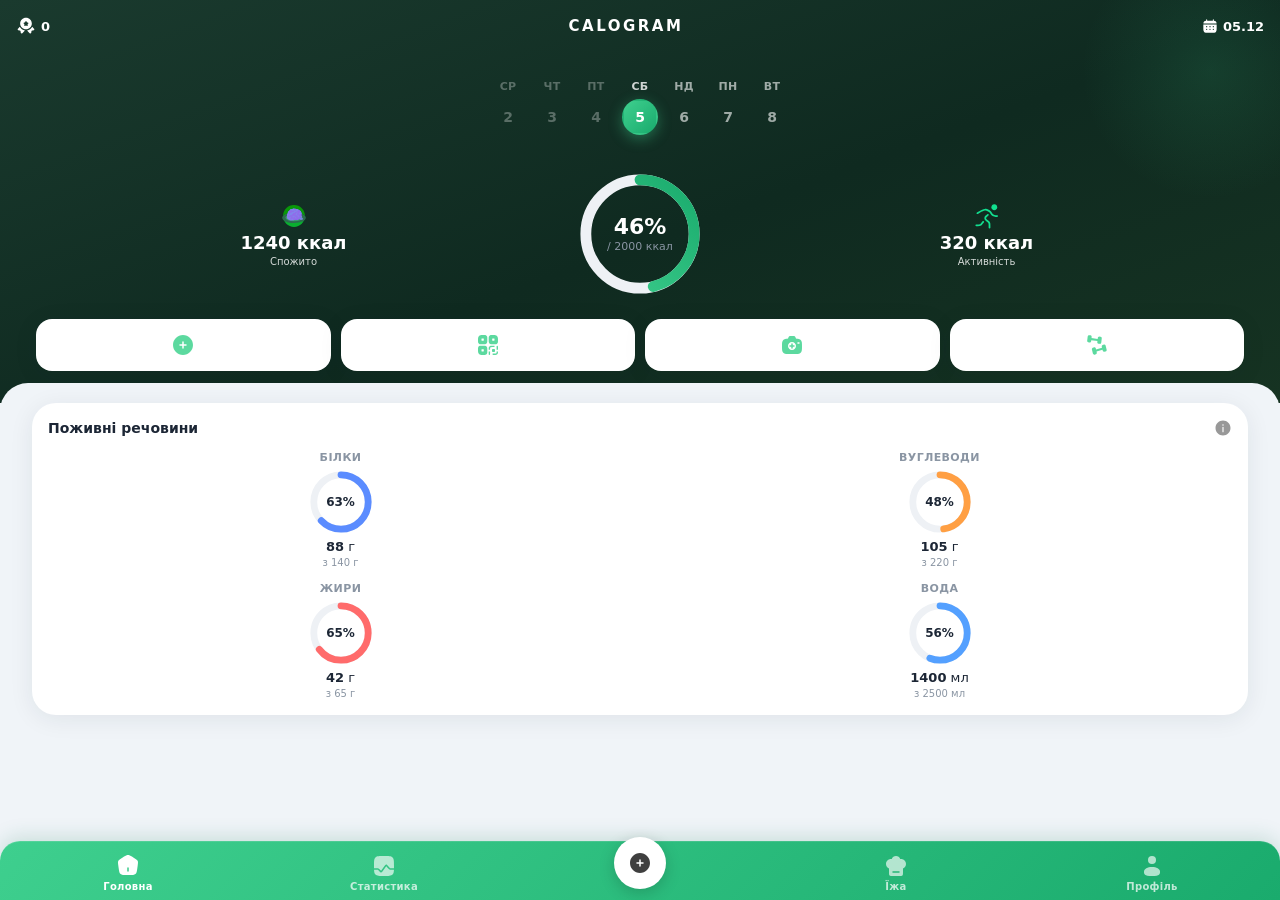
==== home.html @ 89fc9d08 "Add assets, scripts, styles and HTML pages Add initial UI assets and frontend code: many SVG icons/a" ====
<!DOCTYPE html>
<html lang="en">
<head>
    <meta charset="UTF-8">
    <meta name="viewport" content="width=device-width, initial-scale=1.0">
    <title>Calogram</title>
    <link rel="stylesheet" href="assets/styles/main.css">
    <link rel="icon" href="assets/images/favicon.png" type="image/png">
    <script type="module" src="assets/scripts/main.js"></script>
</head>
<body>

    <header>
        <a class="days" href="#" id="days_icon">
            <img class="days_img" src="assets/images/components/interface/medal1.svg" alt="streak">
            <span class="calc_days" id="active_days">0</span>
        </a>
        <h3 class="app_name">CALOGRAM</h3>
        <a class="date" href="#" id="today_date">
            <img class="calendar" src="assets/images/components/interface/calendar.svg" alt="date">
            <span class="date_text" id="today_date_text">00.00</span>
        </a>
    </header>

    <main>

        <!-- Hero dark block -->
        <section class="hero">

            <!-- Week strip -->
            <div class="week-days">
                <div class="day" id="day_1"><span class="day_name">Пн</span><div class="day_circle"><span class="day_date">0</span></div></div>
                <div class="day" id="day_2"><span class="day_name">Вт</span><div class="day_circle"><span class="day_date">0</span></div></div>
                <div class="day" id="day_3"><span class="day_name">Ср</span><div class="day_circle"><span class="day_date">0</span></div></div>
                <div class="day" id="day_4"><span class="day_name">Чт</span><div class="day_circle"><span class="day_date">0</span></div></div>
                <div class="day" id="day_5"><span class="day_name">Пт</span><div class="day_circle"><span class="day_date">0</span></div></div>
                <div class="day" id="day_6"><span class="day_name">Сб</span><div class="day_circle"><span class="day_date">0</span></div></div>
                <div class="day" id="day_7"><span class="day_name">Нд</span><div class="day_circle"><span class="day_date">0</span></div></div>
            </div>

            <!-- Calorie ring -->
            <section class="calorie-card">
                <div class="calorie-sides">
                    <div class="calorie-side">
                        <img src="assets/images/components/interface/food1.svg" alt="food" class="side-icon">
                        <span class="side-value" id="consumed_kcal">0</span>
                        <span class="side-label">Спожито</span>
                    </div>
                    <div class="calorie-ring-wrap">
                        <svg class="calorie-ring" viewBox="0 0 120 120">
                            <circle class="ring-bg" cx="60" cy="60" r="50"/>
                            <circle class="ring-fill" id="ring_fill" cx="60" cy="60" r="50"
                                stroke-dasharray="314"
                                stroke-dashoffset="314"/>
                        </svg>
                        <div class="ring-center">
                            <span class="ring-percent" id="ring_percent">0%</span>
                            <span class="ring-goal" id="ring_goal">/ 2000</span>
                        </div>
                    </div>
                    <div class="calorie-side">
                        <img src="assets/images/components/interface/run.svg" alt="activity" class="side-icon">
                        <span class="side-value" id="activity_kcal">0</span>
                        <span class="side-label">Активність</span>
                    </div>
                </div>
            </section>

            <!-- Quick actions -->
            <section class="quick-actions">
                <button class="action-btn" id="btn_add">
                    <img src="assets/images/components/interface/plass.svg" alt="add">
                </button>
                <button class="action-btn" id="btn_scan">
                    <img src="assets/images/components/interface/qr-code.svg" alt="scan">
                </button>
                <button class="action-btn" id="btn_camera">
                    <img src="assets/images/components/interface/camera.svg" alt="camera">
                </button>
                <button class="action-btn" id="btn_activity">
                    <img src="assets/images/components/interface/fit.svg" alt="activity">
                </button>
            </section>

        </section>
        <!-- /Hero -->

        <!-- Light cards -->
        <div class="cards-section">

            <!-- Nutrients -->
            <section class="nutrients-card">
                <div class="nutrients-header">
                    <span class="nutrients-title">Поживні речовини</span>
                    <img src="assets/images/components/interface/info.svg" alt="info" class="nutrients-info">
                </div>
                <div class="nutrients-grid">
                    <div class="nutrient">
                        <span class="nutrient-name">Білки</span>
                        <div class="nutrient-ring-wrap">
                            <svg class="nutrient-ring" viewBox="0 0 60 60">
                                <circle class="n-ring-bg" cx="30" cy="30" r="24"/>
                                <circle class="n-ring-fill protein" id="n_protein" cx="30" cy="30" r="24"
                                    stroke-dasharray="150.8" stroke-dashoffset="150.8"/>
                            </svg>
                            <span class="nutrient-percent" id="np_protein">0%</span>
                        </div>
                        <span class="nutrient-value"><b id="nv_protein">0</b> г</span>
                        <span class="nutrient-goal" id="ng_protein">з 0 г</span>
                    </div>
                    <div class="nutrient">
                        <span class="nutrient-name">Вуглеводи</span>
                        <div class="nutrient-ring-wrap">
                            <svg class="nutrient-ring" viewBox="0 0 60 60">
                                <circle class="n-ring-bg" cx="30" cy="30" r="24"/>
                                <circle class="n-ring-fill carbs" id="n_carbs" cx="30" cy="30" r="24"
                                    stroke-dasharray="150.8" stroke-dashoffset="150.8"/>
                            </svg>
                            <span class="nutrient-percent" id="np_carbs">0%</span>
                        </div>
                        <span class="nutrient-value"><b id="nv_carbs">0</b> г</span>
                        <span class="nutrient-goal" id="ng_carbs">з 0 г</span>
                    </div>
                    <div class="nutrient">
                        <span class="nutrient-name">Жири</span>
                        <div class="nutrient-ring-wrap">
                            <svg class="nutrient-ring" viewBox="0 0 60 60">
                                <circle class="n-ring-bg" cx="30" cy="30" r="24"/>
                                <circle class="n-ring-fill fat" id="n_fat" cx="30" cy="30" r="24"
                                    stroke-dasharray="150.8" stroke-dashoffset="150.8"/>
                            </svg>
                            <span class="nutrient-percent" id="np_fat">0%</span>
                        </div>
                        <span class="nutrient-value"><b id="nv_fat">0</b> г</span>
                        <span class="nutrient-goal" id="ng_fat">з 0 г</span>
                    </div>
                    <div class="nutrient">
                        <span class="nutrient-name">Вода</span>
                        <div class="nutrient-ring-wrap">
                            <svg class="nutrient-ring" viewBox="0 0 60 60">
                                <circle class="n-ring-bg" cx="30" cy="30" r="24"/>
                                <circle class="n-ring-fill water" id="n_water" cx="30" cy="30" r="24"
                                    stroke-dasharray="150.8" stroke-dashoffset="150.8"/>
                            </svg>
                            <span class="nutrient-percent" id="np_water">0%</span>
                        </div>
                        <span class="nutrient-value"><b id="nv_water">0</b> мл</span>
                        <span class="nutrient-goal" id="ng_water">з 0 мл</span>
                    </div>
                </div>
            </section>

        </div>

    </main>

    <footer>
        <nav>
            <a class="nav-link active" href="#home">
                <img class="nav_img" src="assets/images/components/interface/home.svg" alt="home">
                <span>Головна</span>
            </a>
            <a class="nav-link" href="#stats">
                <img class="nav_img" src="assets/images/components/interface/stats.svg" alt="stats">
                <span>Статистика</span>
            </a>
            <a class="nav-link nav-link--add" href="#new">
                <div class="add-circle">
                    <img class="nav_img" src="assets/images/components/interface/plass.svg" alt="new">
                </div>
            </a>
            <a class="nav-link" href="#food">
                <img class="nav_img" src="assets/images/components/interface/food.svg" alt="food">
                <span>Їжа</span>
            </a>
            <a class="nav-link" href="#profile">
                <img class="nav_img" src="assets/images/components/interface/user.svg" alt="profile">
                <span>Профіль</span>
            </a>
        </nav>
    </footer>

</body>
</html>
---- assets/styles/main.css ----
@import url('design/main_design.css');

@import url('components/header/design.css');
@import url('components/footer/design.css');
@import url('components/week/design.css');
@import url('components/home/design.css');
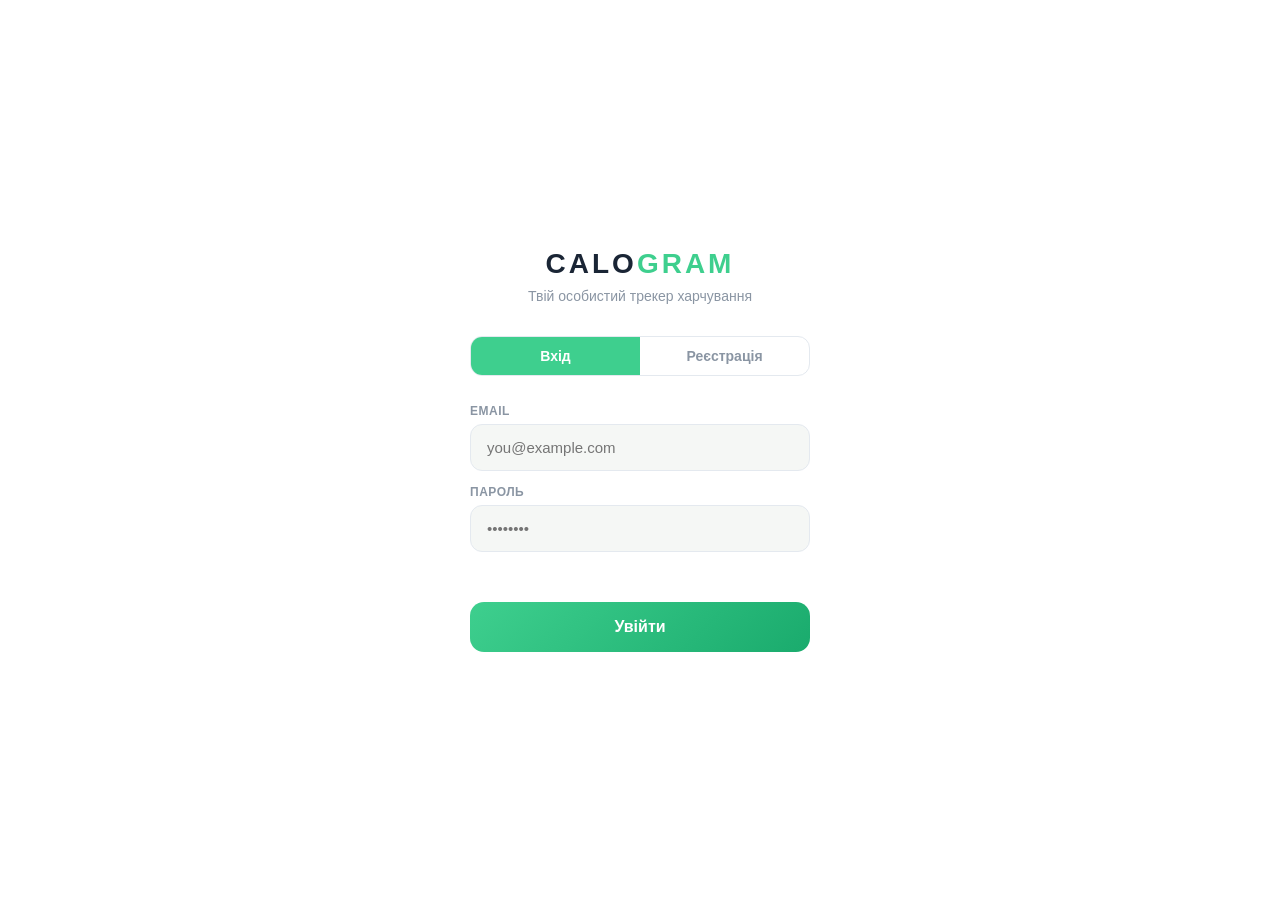
==== commit 214b031a: "Add server backend and Ukrainian UI pages Add a new Flask-style server backend and substantially exp" ====
--- a/home.html
+++ b/home.html
@@ -1,14 +1,967 @@
 <!DOCTYPE html>
-<html lang="en">
+<html lang="uk">
 <head>
     <meta charset="UTF-8">
-    <meta name="viewport" content="width=device-width, initial-scale=1.0">
+    <meta name="viewport" content="width=device-width, initial-scale=1.0, maximum-scale=1.0">
     <title>Calogram</title>
     <link rel="stylesheet" href="assets/styles/main.css">
     <link rel="icon" href="assets/images/favicon.png" type="image/png">
-    <script type="module" src="assets/scripts/main.js"></script>
+    <style>
+        /* ── Extra dashboard styles ── */
+        body { overflow: hidden; height: 100dvh; }
+
+        /* ── Tab panels ── */
+        .tab-panel {
+            display: none; flex-direction: column;
+            height: calc(100dvh - 52px - 64px);
+            overflow-y: auto; padding-top: 52px;
+        }
+        .tab-panel.active { display: flex; }
+
+        /* ── Food tab ── */
+        .food-section { padding: 16px 16px 0; }
+        .food-search-wrap { position: relative; margin-bottom: 16px; }
+        .food-search {
+            width: 100%; padding: 12px 16px 12px 42px;
+            border: 1.5px solid var(--border_color); border-radius: 12px;
+            background: var(--card_color); color: var(--text_color);
+            font-size: 15px; outline: none;
+        }
+        .food-search:focus { border-color: var(--accent_color); }
+        .food-search-icon {
+            position: absolute; left: 14px; top: 50%; transform: translateY(-50%);
+            color: var(--text_muted); font-size: 16px; pointer-events: none;
+        }
+
+        .food-list { display: flex; flex-direction: column; gap: 8px; padding: 0 16px 16px; }
+        .food-card {
+            display: flex; align-items: center; gap: 12px;
+            background: var(--card_color); border-radius: 14px;
+            padding: 14px 16px; cursor: pointer;
+            box-shadow: var(--card_shadow); transition: transform .15s;
+        }
+        .food-card:active { transform: scale(.98); }
+        .food-card-emoji { font-size: 26px; flex-shrink: 0; }
+        .food-card-info { flex: 1; min-width: 0; }
+        .food-card-name { font-size: 14px; font-weight: 600; color: var(--text_color); white-space: nowrap; overflow: hidden; text-overflow: ellipsis; }
+        .food-card-macros { font-size: 12px; color: var(--text_muted); margin-top: 2px; }
+        .food-card-kcal { font-size: 15px; font-weight: 700; color: var(--accent_color); flex-shrink: 0; }
+        .food-card-custom { font-size: 10px; background: var(--accent_color); color: #fff; padding: 2px 6px; border-radius: 6px; }
+
+        /* ── Log items ── */
+        .log-section { padding: 0 16px 8px; }
+        .log-date-title { font-size: 13px; font-weight: 700; color: var(--text_muted); text-transform: uppercase; letter-spacing: .5px; padding: 12px 0 8px; }
+        .log-empty { text-align: center; color: var(--text_muted); font-size: 14px; padding: 24px 0; }
+        .log-item {
+            display: flex; align-items: center; gap: 12px;
+            background: var(--card_color); border-radius: 12px;
+            padding: 12px 14px; margin-bottom: 8px;
+            box-shadow: var(--card_shadow);
+        }
+        .log-item-name { flex: 1; font-size: 14px; font-weight: 600; color: var(--text_color); }
+        .log-item-qty { font-size: 12px; color: var(--text_muted); }
+        .log-item-kcal { font-size: 14px; font-weight: 700; color: var(--accent_color); }
+        .log-item-del { background: none; border: none; color: #e55; font-size: 18px; cursor: pointer; padding: 4px; }
+
+        /* ── Meal sections ── */
+        .meal-header {
+            display: flex; align-items: center; justify-content: space-between;
+            padding: 16px 16px 8px;
+        }
+        .meal-title { font-size: 15px; font-weight: 700; color: var(--text_color); }
+        .meal-kcal { font-size: 13px; color: var(--text_muted); }
+        .meal-add-btn {
+            background: none; border: 1.5px solid var(--accent_color);
+            color: var(--accent_color); border-radius: 8px;
+            font-size: 12px; font-weight: 600; padding: 5px 10px; cursor: pointer;
+        }
+
+        /* ── Modal ── */
+        .modal-overlay {
+            position: fixed; inset: 0; background: rgba(0,0,0,.45);
+            z-index: 200; display: none; align-items: flex-end;
+            backdrop-filter: blur(2px);
+        }
+        .modal-overlay.open { display: flex; }
+        .modal-sheet {
+            width: 100%; background: var(--card_color);
+            border-radius: 24px 24px 0 0; padding: 16px 20px 32px;
+            max-height: 92dvh; overflow-y: auto;
+            animation: slideUp .3s ease;
+        }
+        @keyframes slideUp { from { transform: translateY(100%); } to { transform: translateY(0); } }
+        .modal-handle { width: 40px; height: 4px; background: var(--border_color); border-radius: 99px; margin: 0 auto 16px; }
+        .modal-title { font-size: 18px; font-weight: 800; color: var(--text_color); margin-bottom: 16px; }
+
+        .qty-row { display: flex; align-items: center; gap: 12px; margin: 16px 0; }
+        .qty-btn { width: 40px; height: 40px; border-radius: 50%; border: 1.5px solid var(--border_color); background: var(--bg_color); color: var(--text_color); font-size: 20px; cursor: pointer; display: flex; align-items: center; justify-content: center; }
+        .qty-input { flex: 1; text-align: center; font-size: 20px; font-weight: 700; border: 1.5px solid var(--border_color); border-radius: 12px; padding: 10px; color: var(--text_color); background: var(--bg_color); outline: none; }
+        .qty-input:focus { border-color: var(--accent_color); }
+
+        .meal-selector { display: flex; gap: 8px; flex-wrap: wrap; margin-bottom: 16px; }
+        .meal-chip {
+            padding: 7px 14px; border-radius: 99px; border: 1.5px solid var(--border_color);
+            font-size: 13px; font-weight: 600; cursor: pointer; background: var(--bg_color);
+            color: var(--text_muted); transition: all .2s;
+        }
+        .meal-chip.active { background: var(--accent_color); border-color: var(--accent_color); color: #fff; }
+
+        .modal-food-preview {
+            background: var(--bg_color); border-radius: 14px; padding: 14px;
+            margin-bottom: 16px;
+        }
+        .modal-food-name { font-size: 16px; font-weight: 700; color: var(--text_color); margin-bottom: 8px; }
+        .macro-chips { display: flex; gap: 8px; flex-wrap: wrap; }
+        .macro-chip { font-size: 12px; padding: 4px 10px; border-radius: 8px; font-weight: 600; }
+        .mc-cal { background: #fff3e0; color: #e65100; }
+        .mc-prot { background: #e3f2fd; color: #1565c0; }
+        .mc-carb { background: #fff8e1; color: #f57f17; }
+        .mc-fat { background: #fce4ec; color: #c62828; }
+
+        /* ── Custom food form ── */
+        .form-row { display: grid; grid-template-columns: 1fr 1fr; gap: 10px; margin-bottom: 12px; }
+        .form-field { display: flex; flex-direction: column; gap: 5px; }
+        .form-field label { font-size: 11px; font-weight: 700; color: var(--text_muted); text-transform: uppercase; letter-spacing: .4px; }
+        .form-field input {
+            padding: 10px 12px; border: 1.5px solid var(--border_color); border-radius: 10px;
+            background: var(--bg_color); color: var(--text_color); font-size: 14px; outline: none;
+        }
+        .form-field input:focus { border-color: var(--accent_color); }
+        .form-field.full { grid-column: 1 / -1; }
+
+        /* ── Profile tab ── */
+        .profile-section { padding: 16px; }
+        .profile-card {
+            background: var(--card_color); border-radius: 18px;
+            padding: 20px; margin-bottom: 16px; box-shadow: var(--card_shadow);
+        }
+        .profile-avatar {
+            width: 72px; height: 72px; border-radius: 50%;
+            background: var(--accent_gradient); display: flex; align-items: center; justify-content: center;
+            font-size: 32px; margin: 0 auto 12px;
+        }
+        .profile-name { font-size: 20px; font-weight: 800; text-align: center; color: var(--text_color); }
+        .profile-email { font-size: 13px; color: var(--text_muted); text-align: center; margin-top: 4px; }
+        .profile-stats { display: grid; grid-template-columns: 1fr 1fr 1fr; gap: 12px; margin-top: 16px; }
+        .profile-stat { text-align: center; }
+        .profile-stat-val { font-size: 20px; font-weight: 800; color: var(--text_color); }
+        .profile-stat-lbl { font-size: 11px; color: var(--text_muted); margin-top: 2px; }
+
+        .profile-settings { display: flex; flex-direction: column; gap: 12px; }
+        .settings-item {
+            display: flex; align-items: center; justify-content: space-between;
+            background: var(--card_color); border-radius: 14px;
+            padding: 16px; box-shadow: var(--card_shadow);
+        }
+        .settings-item-label { font-size: 15px; font-weight: 600; color: var(--text_color); }
+        .settings-item-val { font-size: 14px; color: var(--text_muted); }
+        .settings-item-edit { font-size: 13px; color: var(--accent_color); font-weight: 600; cursor: pointer; }
+
+        .btn-logout {
+            width: 100%; padding: 15px; margin-top: 16px; border: none; border-radius: 14px;
+            background: #fee2e2; color: #dc2626; font-size: 15px; font-weight: 700;
+            cursor: pointer;
+        }
+
+        /* ── Stats week tab ── */
+        .stats-section { padding: 16px; }
+        .week-chart { background: var(--card_color); border-radius: 18px; padding: 20px; box-shadow: var(--card_shadow); margin-bottom: 16px; }
+        .week-chart-title { font-size: 16px; font-weight: 700; color: var(--text_color); margin-bottom: 16px; }
+        .week-bars { display: flex; gap: 6px; align-items: flex-end; height: 100px; }
+        .week-bar-wrap { flex: 1; display: flex; flex-direction: column; align-items: center; gap: 4px; }
+        .week-bar {
+            width: 100%; border-radius: 6px 6px 0 0;
+            background: var(--accent_gradient); min-height: 4px;
+            transition: height .4s ease;
+        }
+        .week-bar.today { background: linear-gradient(135deg, #f9ca24, #f0932b); }
+        .week-bar-label { font-size: 10px; color: var(--text_muted); font-weight: 600; }
+        .week-bar-val { font-size: 9px; color: var(--text_muted); }
+
+        /* ── Loader ── */
+        .loader { display: flex; align-items: center; justify-content: center; height: 80px; }
+        .spinner { width: 28px; height: 28px; border: 3px solid var(--border_color); border-top-color: var(--accent_color); border-radius: 50%; animation: spin .7s linear infinite; }
+        @keyframes spin { to { transform: rotate(360deg); } }
+
+        /* ── Btn main ── */
+        .btn-main {
+            width: 100%; padding: 16px; border: none; border-radius: 14px;
+            background: var(--accent_gradient); color: #fff;
+            font-size: 16px; font-weight: 700; cursor: pointer;
+        }
+        .btn-main:disabled { opacity: .5; cursor: not-allowed; }
+        .btn-main-outline {
+            width: 100%; padding: 14px; border: 1.5px solid var(--accent_color); border-radius: 14px;
+            background: none; color: var(--accent_color);
+            font-size: 15px; font-weight: 700; cursor: pointer; margin-top: 10px;
+        }
+    </style>
 </head>
 <body>
+
+    <!-- ══════════ HEADER ══════════ -->
+    <header>
+        <a class="days" href="#" id="days_icon">
+            <img class="days_img" src="assets/images/components/interface/medal1.svg" alt="streak">
+            <span class="calc_days" id="active_days">0</span>
+        </a>
+        <h3 class="app_name">CALOGRAM</h3>
+        <a class="date" href="#" id="today_date">
+            <img class="calendar" src="assets/images/components/interface/calendar.svg" alt="date">
+            <span class="date_text" id="today_date_text">00.00</span>
+        </a>
+    </header>
+
+    <!-- ══════════ TAB: СЬОГОДНІ ══════════ -->
+    <div class="tab-panel active" id="tab-home">
+
+        <!-- Hero dark block -->
+        <section class="hero">
+            <!-- Week strip -->
+            <div class="week-days">
+                <div class="day" id="day_1"><span class="day_name">Пн</span><div class="day_circle"><span class="day_date">0</span></div></div>
+                <div class="day" id="day_2"><span class="day_name">Вт</span><div class="day_circle"><span class="day_date">0</span></div></div>
+                <div class="day" id="day_3"><span class="day_name">Ср</span><div class="day_circle"><span class="day_date">0</span></div></div>
+                <div class="day" id="day_4"><span class="day_name">Чт</span><div class="day_circle"><span class="day_date">0</span></div></div>
+                <div class="day" id="day_5"><span class="day_name">Пт</span><div class="day_circle"><span class="day_date">0</span></div></div>
+                <div class="day" id="day_6"><span class="day_name">Сб</span><div class="day_circle"><span class="day_date">0</span></div></div>
+                <div class="day" id="day_7"><span class="day_name">Нд</span><div class="day_circle"><span class="day_date">0</span></div></div>
+            </div>
+
+            <!-- Calorie ring -->
+            <section class="calorie-card">
+                <div class="calorie-sides">
+                    <div class="calorie-side">
+                        <img src="assets/images/components/interface/food1.svg" alt="food" class="side-icon">
+                        <span class="side-value" id="consumed_kcal">0</span>
+                        <span class="side-label">Спожито</span>
+                    </div>
+                    <div class="calorie-ring-wrap">
+                        <svg class="calorie-ring" viewBox="0 0 120 120">
+                            <circle class="ring-bg" cx="60" cy="60" r="50"/>
+                            <circle class="ring-fill" id="ring_fill" cx="60" cy="60" r="50"
+                                stroke-dasharray="314" stroke-dashoffset="314"/>
+                        </svg>
+                        <div class="ring-center">
+                            <span class="ring-percent" id="ring_percent">0%</span>
+                            <span class="ring-goal" id="ring_goal">/ 2000</span>
+                        </div>
+                    </div>
+                    <div class="calorie-side">
+                        <img src="assets/images/components/interface/run.svg" alt="activity" class="side-icon">
+                        <span class="side-value" id="activity_kcal">0</span>
+                        <span class="side-label">Активність</span>
+                    </div>
+                </div>
+            </section>
+
+            <!-- Quick add -->
+            <section class="quick-actions">
+                <button class="action-btn" id="btn_add" onclick="openAddFoodModal('breakfast')">
+                    <img src="assets/images/components/interface/plass.svg" alt="add">
+                </button>
+                <button class="action-btn" id="btn_scan">
+                    <img src="assets/images/components/interface/qr-code.svg" alt="scan">
+                </button>
+                <button class="action-btn" id="btn_camera">
+                    <img src="assets/images/components/interface/camera.svg" alt="camera">
+                </button>
+                <button class="action-btn" id="btn_activity">
+                    <img src="assets/images/components/interface/fit.svg" alt="activity">
+                </button>
+            </section>
+        </section>
+
+        <!-- Nutrients -->
+        <div class="cards-section">
+            <section class="nutrients-card">
+                <div class="nutrients-header">
+                    <span class="nutrients-title">Поживні речовини</span>
+                </div>
+                <div class="nutrients-grid">
+                    <div class="nutrient">
+                        <span class="nutrient-name">Білки</span>
+                        <div class="nutrient-ring-wrap">
+                            <svg class="nutrient-ring" viewBox="0 0 60 60">
+                                <circle class="n-ring-bg" cx="30" cy="30" r="24"/>
+                                <circle class="n-ring-fill protein" id="n_protein" cx="30" cy="30" r="24" stroke-dasharray="150.8" stroke-dashoffset="150.8"/>
+                            </svg>
+                            <span class="nutrient-percent" id="np_protein">0%</span>
+                        </div>
+                        <span class="nutrient-value"><b id="nv_protein">0</b> г</span>
+                        <span class="nutrient-goal" id="ng_protein">з 0 г</span>
+                    </div>
+                    <div class="nutrient">
+                        <span class="nutrient-name">Вуглеводи</span>
+                        <div class="nutrient-ring-wrap">
+                            <svg class="nutrient-ring" viewBox="0 0 60 60">
+                                <circle class="n-ring-bg" cx="30" cy="30" r="24"/>
+                                <circle class="n-ring-fill carbs" id="n_carbs" cx="30" cy="30" r="24" stroke-dasharray="150.8" stroke-dashoffset="150.8"/>
+                            </svg>
+                            <span class="nutrient-percent" id="np_carbs">0%</span>
+                        </div>
+                        <span class="nutrient-value"><b id="nv_carbs">0</b> г</span>
+                        <span class="nutrient-goal" id="ng_carbs">з 0 г</span>
+                    </div>
+                    <div class="nutrient">
+                        <span class="nutrient-name">Жири</span>
+                        <div class="nutrient-ring-wrap">
+                            <svg class="nutrient-ring" viewBox="0 0 60 60">
+                                <circle class="n-ring-bg" cx="30" cy="30" r="24"/>
+                                <circle class="n-ring-fill fat" id="n_fat" cx="30" cy="30" r="24" stroke-dasharray="150.8" stroke-dashoffset="150.8"/>
+                            </svg>
+                            <span class="nutrient-percent" id="np_fat">0%</span>
+                        </div>
+                        <span class="nutrient-value"><b id="nv_fat">0</b> г</span>
+                        <span class="nutrient-goal" id="ng_fat">з 0 г</span>
+                    </div>
+                    <div class="nutrient">
+                        <span class="nutrient-name">Вода</span>
+                        <div class="nutrient-ring-wrap">
+                            <svg class="nutrient-ring" viewBox="0 0 60 60">
+                                <circle class="n-ring-bg" cx="30" cy="30" r="24"/>
+                                <circle class="n-ring-fill water" id="n_water" cx="30" cy="30" r="24" stroke-dasharray="150.8" stroke-dashoffset="150.8"/>
+                            </svg>
+                            <span class="nutrient-percent" id="np_water">0%</span>
+                        </div>
+                        <span class="nutrient-value"><b id="nv_water">0</b> мл</span>
+                        <span class="nutrient-goal" id="ng_water">з 0 мл</span>
+                    </div>
+                </div>
+            </section>
+
+            <!-- Today's food log by meal -->
+            <section style="padding: 0 0 80px;">
+                <div id="today-log-meals"></div>
+            </section>
+        </div>
+    </div>
+
+    <!-- ══════════ TAB: СТАТИСТИКА ══════════ -->
+    <div class="tab-panel" id="tab-stats">
+        <div class="stats-section" style="padding-top: 68px;">
+            <div class="week-chart">
+                <div class="week-chart-title">Калорії за тиждень</div>
+                <div class="week-bars" id="week-bars"></div>
+            </div>
+            <div id="stats-today-card" style="background: var(--card_color); border-radius: 18px; padding: 20px; box-shadow: var(--card_shadow);">
+                <div style="font-size:16px;font-weight:700;color:var(--text_color);margin-bottom:12px;">Сьогодні</div>
+                <div id="stats-macro-list" style="display:flex;flex-direction:column;gap:10px;"></div>
+            </div>
+        </div>
+    </div>
+
+    <!-- ══════════ TAB: ЇЖА ══════════ -->
+    <div class="tab-panel" id="tab-food">
+        <div class="food-section" style="padding-top: 68px;">
+            <div style="display:flex;gap:10px;margin-bottom:12px;">
+                <div class="food-search-wrap" style="flex:1;margin-bottom:0;">
+                    <span class="food-search-icon">🔍</span>
+                    <input class="food-search" id="food-search-input" type="search" placeholder="Пошук продуктів..." oninput="handleFoodSearch(this.value)">
+                </div>
+                <button onclick="openCustomFoodModal()" style="padding:0 14px;border-radius:12px;border:1.5px solid var(--accent_color);background:none;color:var(--accent_color);font-size:22px;cursor:pointer;font-weight:700;">+</button>
+            </div>
+            <div style="display:flex;gap:8px;margin-bottom:16px;overflow-x:auto;padding-bottom:4px;">
+                <button class="meal-chip active" id="filter-all" onclick="setFoodFilter('all')">Всі</button>
+                <button class="meal-chip" id="filter-shared" onclick="setFoodFilter('shared')">Загальні</button>
+                <button class="meal-chip" id="filter-custom" onclick="setFoodFilter('custom')">Мої продукти</button>
+            </div>
+        </div>
+        <div class="food-list" id="food-list-items">
+            <div class="loader"><div class="spinner"></div></div>
+        </div>
+    </div>
+
+    <!-- ══════════ TAB: ПРОФІЛЬ ══════════ -->
+    <div class="tab-panel" id="tab-profile">
+        <div class="profile-section" style="padding-top: 68px; padding-bottom: 80px;">
+            <div class="profile-card">
+                <div class="profile-avatar" id="profile-avatar">👤</div>
+                <div class="profile-name" id="profile-name">—</div>
+                <div class="profile-email" id="profile-email">—</div>
+                <div class="profile-stats">
+                    <div class="profile-stat">
+                        <div class="profile-stat-val" id="ps-age">—</div>
+                        <div class="profile-stat-lbl">Вік</div>
+                    </div>
+                    <div class="profile-stat">
+                        <div class="profile-stat-val" id="ps-weight">—</div>
+                        <div class="profile-stat-lbl">Вага</div>
+                    </div>
+                    <div class="profile-stat">
+                        <div class="profile-stat-val" id="ps-goal">—</div>
+                        <div class="profile-stat-lbl">Мета</div>
+                    </div>
+                </div>
+            </div>
+
+            <div class="profile-settings">
+                <div class="settings-item">
+                    <div>
+                        <div class="settings-item-label">Ціль калорій</div>
+                        <div class="settings-item-val" id="sp-calgoal">— ккал/день</div>
+                    </div>
+                    <span class="settings-item-edit" onclick="openGoalEditor()">Змінити</span>
+                </div>
+                <div class="settings-item">
+                    <div>
+                        <div class="settings-item-label">Білки / Вуглеводи / Жири</div>
+                        <div class="settings-item-val" id="sp-macros">—</div>
+                    </div>
+                </div>
+                <div class="settings-item">
+                    <div>
+                        <div class="settings-item-label">Стать</div>
+                        <div class="settings-item-val" id="sp-gender">—</div>
+                    </div>
+                </div>
+            </div>
+
+            <button class="btn-logout" onclick="logout()">Вийти з акаунту</button>
+        </div>
+    </div>
+
+    <!-- ══════════ FOOTER NAV ══════════ -->
+    <footer>
+        <nav>
+            <a class="nav-link active" href="#home" onclick="switchTab('home',this)">
+                <img class="nav_img" src="assets/images/components/interface/home.svg" alt="home">
+                <span>Головна</span>
+            </a>
+            <a class="nav-link" href="#stats" onclick="switchTab('stats',this)">
+                <img class="nav_img" src="assets/images/components/interface/stats.svg" alt="stats">
+                <span>Статистика</span>
+            </a>
+            <a class="nav-link nav-link--add" href="#new" onclick="openAddFoodModal('breakfast');return false;">
+                <div class="add-circle">
+                    <img class="nav_img" src="assets/images/components/interface/plass.svg" alt="new">
+                </div>
+            </a>
+            <a class="nav-link" href="#food" onclick="switchTab('food',this)">
+                <img class="nav_img" src="assets/images/components/interface/food.svg" alt="food">
+                <span>Їжа</span>
+            </a>
+            <a class="nav-link" href="#profile" onclick="switchTab('profile',this)">
+                <img class="nav_img" src="assets/images/components/interface/user.svg" alt="profile">
+                <span>Профіль</span>
+            </a>
+        </nav>
+    </footer>
+
+    <!-- ══════════ MODAL: ADD FOOD TO LOG ══════════ -->
+    <div class="modal-overlay" id="modal-add-food" onclick="closeModalIfOverlay(event,'modal-add-food')">
+        <div class="modal-sheet">
+            <div class="modal-handle"></div>
+            <div class="modal-title">Додати до щоденника</div>
+
+            <!-- Search inside modal -->
+            <div class="food-search-wrap">
+                <span class="food-search-icon">🔍</span>
+                <input class="food-search" id="modal-food-search" type="search" placeholder="Знайти продукт..." oninput="handleModalSearch(this.value)">
+            </div>
+            <div id="modal-food-results" style="max-height:200px;overflow-y:auto;margin-bottom:12px;"></div>
+
+            <!-- Selected food info -->
+            <div id="modal-selected-food" style="display:none;">
+                <div class="modal-food-preview">
+                    <div class="modal-food-name" id="modal-food-name">—</div>
+                    <div class="macro-chips" id="modal-food-macros"></div>
+                </div>
+                <div style="font-size:13px;font-weight:600;color:var(--text_muted);margin-bottom:8px;">Кількість</div>
+                <div class="qty-row">
+                    <button class="qty-btn" onclick="changeQty(-10)">−</button>
+                    <input class="qty-input" id="modal-qty" type="number" value="100" min="1" max="9999" oninput="updateMacroPreview()">
+                    <span style="font-size:14px;color:var(--text_muted);font-weight:600;" id="modal-qty-unit">г</span>
+                    <button class="qty-btn" onclick="changeQty(10)">+</button>
+                </div>
+                <div style="font-size:13px;font-weight:600;color:var(--text_muted);margin-bottom:8px;">Прийом їжі</div>
+                <div class="meal-selector">
+                    <button class="meal-chip active" data-meal="breakfast" onclick="selectMeal(this)">Сніданок</button>
+                    <button class="meal-chip" data-meal="lunch" onclick="selectMeal(this)">Обід</button>
+                    <button class="meal-chip" data-meal="dinner" onclick="selectMeal(this)">Вечеря</button>
+                    <button class="meal-chip" data-meal="snack" onclick="selectMeal(this)">Перекус</button>
+                </div>
+                <button class="btn-main" id="modal-add-btn" onclick="confirmAddFood()">Додати</button>
+            </div>
+        </div>
+    </div>
+
+    <!-- ══════════ MODAL: CUSTOM FOOD ══════════ -->
+    <div class="modal-overlay" id="modal-custom-food" onclick="closeModalIfOverlay(event,'modal-custom-food')">
+        <div class="modal-sheet">
+            <div class="modal-handle"></div>
+            <div class="modal-title">Новий продукт</div>
+            <div class="form-field full" style="margin-bottom:12px;">
+                <label>Назва продукту</label>
+                <input id="cf-name" type="text" placeholder="Наприклад: Протеїновий батончик">
+            </div>
+            <div class="form-row">
+                <div class="form-field">
+                    <label>Калорії (на 100г)</label>
+                    <input id="cf-cal" type="number" placeholder="0" min="0">
+                </div>
+                <div class="form-field">
+                    <label>Одиниця</label>
+                    <input id="cf-unit" type="text" placeholder="г" value="г">
+                </div>
+            </div>
+            <div class="form-row">
+                <div class="form-field">
+                    <label>Білки (г)</label>
+                    <input id="cf-protein" type="number" placeholder="0" min="0">
+                </div>
+                <div class="form-field">
+                    <label>Вуглеводи (г)</label>
+                    <input id="cf-carbs" type="number" placeholder="0" min="0">
+                </div>
+            </div>
+            <div class="form-row">
+                <div class="form-field">
+                    <label>Жири (г)</label>
+                    <input id="cf-fat" type="number" placeholder="0" min="0">
+                </div>
+                <div class="form-field">
+                    <label>Вага порції (г)</label>
+                    <input id="cf-unit-weight" type="number" placeholder="100" min="1" value="100">
+                </div>
+            </div>
+            <div id="cf-error" style="color:#e55;font-size:13px;min-height:18px;margin-bottom:8px;"></div>
+            <button class="btn-main" onclick="submitCustomFood()">Зберегти продукт</button>
+        </div>
+    </div>
+
+    <!-- ══════════ MODAL: EDIT GOAL ══════════ -->
+    <div class="modal-overlay" id="modal-goal" onclick="closeModalIfOverlay(event,'modal-goal')">
+        <div class="modal-sheet">
+            <div class="modal-handle"></div>
+            <div class="modal-title">Ціль калорій</div>
+            <div class="form-field" style="margin-bottom:16px;">
+                <label>Денна ціль (ккал)</label>
+                <input id="goal-cal-input" type="number" min="800" max="10000" placeholder="2000">
+            </div>
+            <button class="btn-main" onclick="saveGoal()">Зберегти</button>
+        </div>
+    </div>
+
+<script>
+const API = `http://${window.location.hostname}:5001/api`;
+let token = localStorage.getItem('cg_token');
+let userData = null;
+let allFoods = [];
+let todayLog = [];
+let selectedFood = null;
+let foodFilter = 'all';
+const TODAY = new Date().toISOString().slice(0, 10);
+
+// ── Guard ──────────────────────────────────────────────────────
+if (!token) { window.location.href = 'index.html'; }
+
+// ── API helper ────────────────────────────────────────────────
+async function api(method, path, body) {
+    const opts = {
+        method,
+        headers: { 'Content-Type': 'application/json', 'Authorization': 'Bearer ' + token }
+    };
+    if (body) opts.body = JSON.stringify(body);
+    const res = await fetch(API + path, opts);
+    if (res.status === 401) { localStorage.removeItem('cg_token'); window.location.href = 'index.html'; }
+    return res.json();
+}
+
+// ── Tab switching ─────────────────────────────────────────────
+function switchTab(name, el) {
+    document.querySelectorAll('.tab-panel').forEach(p => p.classList.remove('active'));
+    document.getElementById('tab-' + name).classList.add('active');
+    document.querySelectorAll('.nav-link').forEach(a => a.classList.remove('active'));
+    if (el) el.classList.add('active');
+    if (name === 'stats') loadWeekStats();
+    if (name === 'food') loadFoods();
+    if (name === 'profile') renderProfile();
+}
+
+// ── Date helpers ──────────────────────────────────────────────
+function formatDate(iso) {
+    const d = new Date(iso + 'T00:00:00');
+    return d.toLocaleDateString('uk-UA', { day: '2-digit', month: '2-digit' });
+}
+function getWeekDays() {
+    const today = new Date();
+    const dow = (today.getDay() + 6) % 7; // Mon=0
+    return Array.from({ length: 7 }, (_, i) => {
+        const d = new Date(today); d.setDate(today.getDate() - dow + i); return d;
+    });
+}
+
+// ── Load today data ───────────────────────────────────────────
+async function loadToday() {
+    const [stats, log] = await Promise.all([
+        api('GET', '/food/stats?date=' + TODAY),
+        api('GET', '/food/log?date=' + TODAY)
+    ]);
+    todayLog = log;
+
+    // Ring
+    const pct = Math.min(100, Math.round(stats.calories / (stats.calorie_goal || 2000) * 100));
+    document.getElementById('consumed_kcal').textContent = Math.round(stats.calories);
+    document.getElementById('ring_percent').textContent = pct + '%';
+    document.getElementById('ring_goal').textContent = '/ ' + (stats.calorie_goal || 2000);
+    const offset = 314 - (314 * pct / 100);
+    document.getElementById('ring_fill').style.strokeDashoffset = offset;
+
+    // Nutrients
+    setNutrient('protein', stats.protein, stats.protein_goal || 120);
+    setNutrient('carbs', stats.carbs, stats.carbs_goal || 250);
+    setNutrient('fat', stats.fat, stats.fat_goal || 65);
+
+    // Render log by meal
+    renderMealLog(log);
+}
+
+function setNutrient(id, val, goal) {
+    const pct = Math.min(100, Math.round(val / (goal || 1) * 100));
+    document.getElementById('nv_' + id).textContent = Math.round(val);
+    document.getElementById('ng_' + id).textContent = 'з ' + goal + ' г';
+    document.getElementById('np_' + id).textContent = pct + '%';
+    const offset = 150.8 - (150.8 * pct / 100);
+    document.getElementById('n_' + id).style.strokeDashoffset = offset;
+}
+
+const MEALS = { breakfast: 'Сніданок', lunch: 'Обід', dinner: 'Вечеря', snack: 'Перекус' };
+function renderMealLog(log) {
+    const container = document.getElementById('today-log-meals');
+    const byMeal = {};
+    for (const m of Object.keys(MEALS)) byMeal[m] = [];
+    log.forEach(item => { if (byMeal[item.meal_type]) byMeal[item.meal_type].push(item); });
+
+    container.innerHTML = '';
+    for (const [mealKey, items] of Object.entries(byMeal)) {
+        const total = items.reduce((s, i) => s + i.total_calories, 0);
+        const html = `
+        <div class="meal-header">
+            <span class="meal-title">${MEALS[mealKey]}</span>
+            <span class="meal-kcal">${Math.round(total)} ккал</span>
+            <button class="meal-add-btn" onclick="openAddFoodModal('${mealKey}')">+ Додати</button>
+        </div>
+        <div class="log-section">
+            ${items.length === 0
+                ? `<div class="log-empty">Ще нічого не додано</div>`
+                : items.map(i => `
+                <div class="log-item">
+                    <div style="flex:1;">
+                        <div class="log-item-name">${i.name}</div>
+                        <div class="log-item-qty">${i.quantity} ${i.unit} · Б:${i.total_protein}г В:${i.total_carbs}г Ж:${i.total_fat}г</div>
+                    </div>
+                    <div class="log-item-kcal">${i.total_calories} ккал</div>
+                    <button class="log-item-del" onclick="deleteLogItem(${i.id})" title="Видалити">×</button>
+                </div>`).join('')}
+        </div>`;
+        container.insertAdjacentHTML('beforeend', html);
+    }
+}
+
+async function deleteLogItem(id) {
+    await api('DELETE', '/food/log/' + id);
+    await loadToday();
+}
+
+// ── Week header ───────────────────────────────────────────────
+function renderWeekHeader() {
+    const days = getWeekDays();
+    const names = ['Пн', 'Вт', 'Ср', 'Чт', 'Пт', 'Сб', 'Нд'];
+    const todayIso = TODAY;
+    days.forEach((d, i) => {
+        const el = document.getElementById('day_' + (i + 1));
+        if (!el) return;
+        el.querySelector('.day_name').textContent = names[i];
+        el.querySelector('.day_date').textContent = d.getDate();
+        const iso = d.toISOString().slice(0, 10);
+        if (iso === todayIso) el.classList.add('today');
+    });
+    const now = new Date();
+    document.getElementById('today_date_text').textContent =
+        now.toLocaleDateString('uk-UA', { day: '2-digit', month: '2-digit' });
+}
+
+// ── Stats ─────────────────────────────────────────────────────
+async function loadWeekStats() {
+    const data = await api('GET', '/food/stats/week');
+    const maxCal = Math.max(...data.map(d => d.calories), 1);
+    const container = document.getElementById('week-bars');
+    const names = ['Пн', 'Вт', 'Ср', 'Чт', 'Пт', 'Сб', 'Нд'];
+    container.innerHTML = data.map((d, i) => {
+        const h = Math.round((d.calories / maxCal) * 90);
+        const isToday = d.date === TODAY;
+        return `<div class="week-bar-wrap">
+            <div class="week-bar-val">${Math.round(d.calories)}</div>
+            <div class="week-bar ${isToday ? 'today' : ''}" style="height:${h}px"></div>
+            <div class="week-bar-label">${names[i]}</div>
+        </div>`;
+    }).join('');
+
+    // Today macros
+    const stats = await api('GET', '/food/stats?date=' + TODAY);
+    const macroList = document.getElementById('stats-macro-list');
+    macroList.innerHTML = [
+        { label: 'Калорії', val: Math.round(stats.calories), goal: stats.calorie_goal, unit: 'ккал', color: '#e65100' },
+        { label: 'Білки', val: Math.round(stats.protein), goal: stats.protein_goal, unit: 'г', color: '#1565c0' },
+        { label: 'Вуглеводи', val: Math.round(stats.carbs), goal: stats.carbs_goal, unit: 'г', color: '#f57f17' },
+        { label: 'Жири', val: Math.round(stats.fat), goal: stats.fat_goal, unit: 'г', color: '#c62828' },
+    ].map(m => {
+        const pct = Math.min(100, Math.round(m.val / (m.goal || 1) * 100));
+        return `<div>
+            <div style="display:flex;justify-content:space-between;margin-bottom:5px;">
+                <span style="font-size:14px;font-weight:600;color:var(--text_color)">${m.label}</span>
+                <span style="font-size:13px;color:var(--text_muted)">${m.val} / ${m.goal} ${m.unit}</span>
+            </div>
+            <div style="height:8px;background:var(--border_color);border-radius:99px;overflow:hidden;">
+                <div style="height:100%;width:${pct}%;background:${m.color};border-radius:99px;transition:width .4s;"></div>
+            </div>
+        </div>`;
+    }).join('');
+}
+
+// ── Foods ─────────────────────────────────────────────────────
+const FOOD_EMOJI = ['🥩','🥚','🍚','🥣','🍗','🥛','🍌','🍎','🥖','🧀','🐟','🥔','🥒','🍅','🥗','🌰','🍯','🧈','🫙','🍝','🐠','🥑','🍊','🥜','🫙'];
+
+function foodEmoji(name) {
+    const n = name.toLowerCase();
+    if (n.includes('курин') || n.includes('грудк')) return '🍗';
+    if (n.includes('яйц')) return '🥚';
+    if (n.includes('гречк') || n.includes('каш')) return '🍚';
+    if (n.includes('рис')) return '🍚';
+    if (n.includes('молок') || n.includes('кефір')) return '🥛';
+    if (n.includes('банан')) return '🍌';
+    if (n.includes('яблук')) return '🍎';
+    if (n.includes('хліб')) return '🥖';
+    if (n.includes('сир')) return '🧀';
+    if (n.includes('лосос') || n.includes('тунец') || n.includes('рибн')) return '🐟';
+    if (n.includes('картопл')) return '🥔';
+    if (n.includes('огірк')) return '🥒';
+    if (n.includes('помідор')) return '🍅';
+    if (n.includes('горіх')) return '🌰';
+    if (n.includes('мед')) return '🍯';
+    if (n.includes('масл')) return '🧈';
+    if (n.includes('макарон') || n.includes('паст')) return '🍝';
+    if (n.includes('авокадо')) return '🥑';
+    if (n.includes('апельсин')) return '🍊';
+    if (n.includes('йогурт')) return '🫙';
+    if (n.includes('полун')) return '🍓';
+    if (n.includes('брокол')) return '🥦';
+    return '🍽️';
+}
+
+async function loadFoods() {
+    const list = await api('GET', '/food/list');
+    allFoods = list;
+    renderFoodList(list);
+}
+
+function setFoodFilter(f) {
+    foodFilter = f;
+    ['all', 'shared', 'custom'].forEach(id => {
+        document.getElementById('filter-' + id).classList.toggle('active', id === f);
+    });
+    const q = document.getElementById('food-search-input').value;
+    filterAndRender(q);
+}
+
+function filterAndRender(q) {
+    let filtered = allFoods;
+    if (foodFilter === 'shared') filtered = filtered.filter(f => !f.is_custom);
+    if (foodFilter === 'custom') filtered = filtered.filter(f => f.is_custom);
+    if (q) filtered = filtered.filter(f => f.name.toLowerCase().includes(q.toLowerCase()));
+    renderFoodList(filtered);
+}
+
+function handleFoodSearch(q) { filterAndRender(q); }
+
+function renderFoodList(foods) {
+    const container = document.getElementById('food-list-items');
+    if (!foods.length) {
+        container.innerHTML = '<div class="log-empty">Нічого не знайдено</div>';
+        return;
+    }
+    container.innerHTML = foods.map(f => `
+        <div class="food-card" onclick="openAddFoodModal('breakfast', ${f.id})">
+            <span class="food-card-emoji">${foodEmoji(f.name)}</span>
+            <div class="food-card-info">
+                <div class="food-card-name">${f.name}${f.is_custom ? ' <span class="food-card-custom">Моє</span>' : ''}</div>
+                <div class="food-card-macros">Б:${f.protein}г · В:${f.carbs}г · Ж:${f.fat}г · на ${f.unit_weight}${f.unit}</div>
+            </div>
+            <span class="food-card-kcal">${f.calories}<br><span style="font-size:11px;font-weight:400;color:var(--text_muted)">ккал</span></span>
+        </div>
+    `).join('');
+}
+
+// ── Add food modal ─────────────────────────────────────────────
+let currentMeal = 'breakfast';
+function openAddFoodModal(meal, foodId) {
+    currentMeal = meal || 'breakfast';
+    document.querySelectorAll('.meal-chip[data-meal]').forEach(c => {
+        c.classList.toggle('active', c.dataset.meal === currentMeal);
+    });
+    document.getElementById('modal-food-results').innerHTML = '';
+    document.getElementById('modal-food-search').value = '';
+    document.getElementById('modal-selected-food').style.display = 'none';
+    document.getElementById('modal-add-food').classList.add('open');
+    selectedFood = null;
+    if (foodId) {
+        const food = allFoods.find(f => f.id === foodId);
+        if (food) selectFoodForLog(food);
+    }
+    document.getElementById('modal-food-search').focus();
+}
+
+function handleModalSearch(q) {
+    if (!q.trim()) { document.getElementById('modal-food-results').innerHTML = ''; return; }
+    const results = allFoods.filter(f => f.name.toLowerCase().includes(q.toLowerCase())).slice(0, 10);
+    document.getElementById('modal-food-results').innerHTML = results.map(f => `
+        <div class="food-card" style="margin-bottom:6px;" onclick="selectFoodForLog(${JSON.stringify(f).replace(/"/g,'&quot;')})">
+            <span class="food-card-emoji">${foodEmoji(f.name)}</span>
+            <div class="food-card-info">
+                <div class="food-card-name">${f.name}</div>
+                <div class="food-card-macros">${f.calories} ккал · ${f.unit_weight}${f.unit}</div>
+            </div>
+        </div>
+    `).join('');
+}
+
+function selectFoodForLog(food) {
+    selectedFood = food;
+    document.getElementById('modal-food-results').innerHTML = '';
+    document.getElementById('modal-food-search').value = food.name;
+    document.getElementById('modal-selected-food').style.display = 'block';
+    document.getElementById('modal-food-name').textContent = food.name;
+    document.getElementById('modal-qty').value = food.unit_weight;
+    document.getElementById('modal-qty-unit').textContent = food.unit;
+    updateMacroPreview();
+}
+
+function updateMacroPreview() {
+    if (!selectedFood) return;
+    const qty = parseFloat(document.getElementById('modal-qty').value) || 100;
+    const f = qty / (selectedFood.unit_weight || 100);
+    document.getElementById('modal-food-macros').innerHTML = `
+        <span class="macro-chip mc-cal">${Math.round(selectedFood.calories * f)} ккал</span>
+        <span class="macro-chip mc-prot">Б: ${Math.round(selectedFood.protein * f)}г</span>
+        <span class="macro-chip mc-carb">В: ${Math.round(selectedFood.carbs * f)}г</span>
+        <span class="macro-chip mc-fat">Ж: ${Math.round(selectedFood.fat * f)}г</span>
+    `;
+}
+
+function changeQty(delta) {
+    const inp = document.getElementById('modal-qty');
+    inp.value = Math.max(1, (parseFloat(inp.value) || 0) + delta);
+    updateMacroPreview();
+}
+
+function selectMeal(el) {
+    document.querySelectorAll('.meal-chip[data-meal]').forEach(c => c.classList.remove('active'));
+    el.classList.add('active');
+    currentMeal = el.dataset.meal;
+}
+
+async function confirmAddFood() {
+    if (!selectedFood) return;
+    const qty = parseFloat(document.getElementById('modal-qty').value) || 100;
+    const btn = document.getElementById('modal-add-btn');
+    btn.disabled = true; btn.textContent = 'Додається...';
+    await api('POST', '/food/log', {
+        food_id: selectedFood.id,
+        quantity: qty,
+        meal_type: currentMeal,
+        date: TODAY
+    });
+    btn.disabled = false; btn.textContent = 'Додати';
+    closeModal('modal-add-food');
+    await loadToday();
+}
+
+// ── Custom food modal ──────────────────────────────────────────
+function openCustomFoodModal() {
+    ['cf-name','cf-cal','cf-protein','cf-carbs','cf-fat'].forEach(id => { document.getElementById(id).value = ''; });
+    document.getElementById('cf-unit').value = 'г';
+    document.getElementById('cf-unit-weight').value = '100';
+    document.getElementById('cf-error').textContent = '';
+    document.getElementById('modal-custom-food').classList.add('open');
+}
+
+async function submitCustomFood() {
+    const name = document.getElementById('cf-name').value.trim();
+    const cal = parseFloat(document.getElementById('cf-cal').value);
+    const err = document.getElementById('cf-error');
+    if (!name) { err.textContent = 'Введіть назву'; return; }
+    if (isNaN(cal)) { err.textContent = 'Введіть калорії'; return; }
+    err.textContent = '';
+    const result = await api('POST', '/food/add', {
+        name,
+        calories: cal,
+        protein: parseFloat(document.getElementById('cf-protein').value) || 0,
+        carbs: parseFloat(document.getElementById('cf-carbs').value) || 0,
+        fat: parseFloat(document.getElementById('cf-fat').value) || 0,
+        unit: document.getElementById('cf-unit').value || 'г',
+        unit_weight: parseFloat(document.getElementById('cf-unit-weight').value) || 100,
+    });
+    if (result.error) { err.textContent = result.error; return; }
+    allFoods.push(result);
+    closeModal('modal-custom-food');
+    renderFoodList(allFoods);
+}
+
+// ── Goal editor ────────────────────────────────────────────────
+function openGoalEditor() {
+    document.getElementById('goal-cal-input').value = userData?.calorie_goal || 2000;
+    document.getElementById('modal-goal').classList.add('open');
+}
+
+async function saveGoal() {
+    const cal = parseInt(document.getElementById('goal-cal-input').value);
+    if (!cal || cal < 800) return;
+    const res = await api('PUT', '/user/profile', { calorie_goal: cal });
+    userData = res;
+    renderProfile();
+    closeModal('modal-goal');
+    await loadToday();
+}
+
+// ── Profile ────────────────────────────────────────────────────
+const GOAL_LABELS = { lose: 'Схуднення', maintain: 'Підтримка', gain: 'Набір маси', null: '—', undefined: '—' };
+const GENDER_LABELS = { female: 'Жіноча', male: 'Чоловіча', other: 'Інша', null: '—', undefined: '—' };
+
+function renderProfile() {
+    if (!userData) return;
+    document.getElementById('profile-name').textContent = userData.name || userData.email.split('@')[0];
+    document.getElementById('profile-email').textContent = userData.email;
+    document.getElementById('ps-age').textContent = userData.age ? userData.age + ' р' : '—';
+    document.getElementById('ps-weight').textContent = userData.weight ? userData.weight + ' кг' : '—';
+    document.getElementById('ps-goal').textContent = GOAL_LABELS[userData.goal] || '—';
+    document.getElementById('sp-calgoal').textContent = (userData.calorie_goal || 2000) + ' ккал/день';
+    document.getElementById('sp-macros').textContent = `Б:${userData.protein_goal||120}г · В:${userData.carbs_goal||250}г · Ж:${userData.fat_goal||65}г`;
+    document.getElementById('sp-gender').textContent = GENDER_LABELS[userData.gender] || '—';
+    const avatarMap = { female: '👩', male: '👨', other: '🧑' };
+    document.getElementById('profile-avatar').textContent = avatarMap[userData.gender] || '👤';
+}
+
+// ── Modal helpers ──────────────────────────────────────────────
+function closeModal(id) { document.getElementById(id).classList.remove('open'); }
+function closeModalIfOverlay(e, id) { if (e.target.id === id) closeModal(id); }
+
+function logout() {
+    localStorage.removeItem('cg_token');
+    window.location.href = 'index.html';
+}
+
+// ── Boot ───────────────────────────────────────────────────────
+(async () => {
+    userData = await api('GET', '/user/me');
+    renderWeekHeader();
+    await loadToday();
+    await loadFoods();
+})();
+</script>
+</body>
+</html>
+
 
     <header>
         <a class="days" href="#" id="days_icon">
